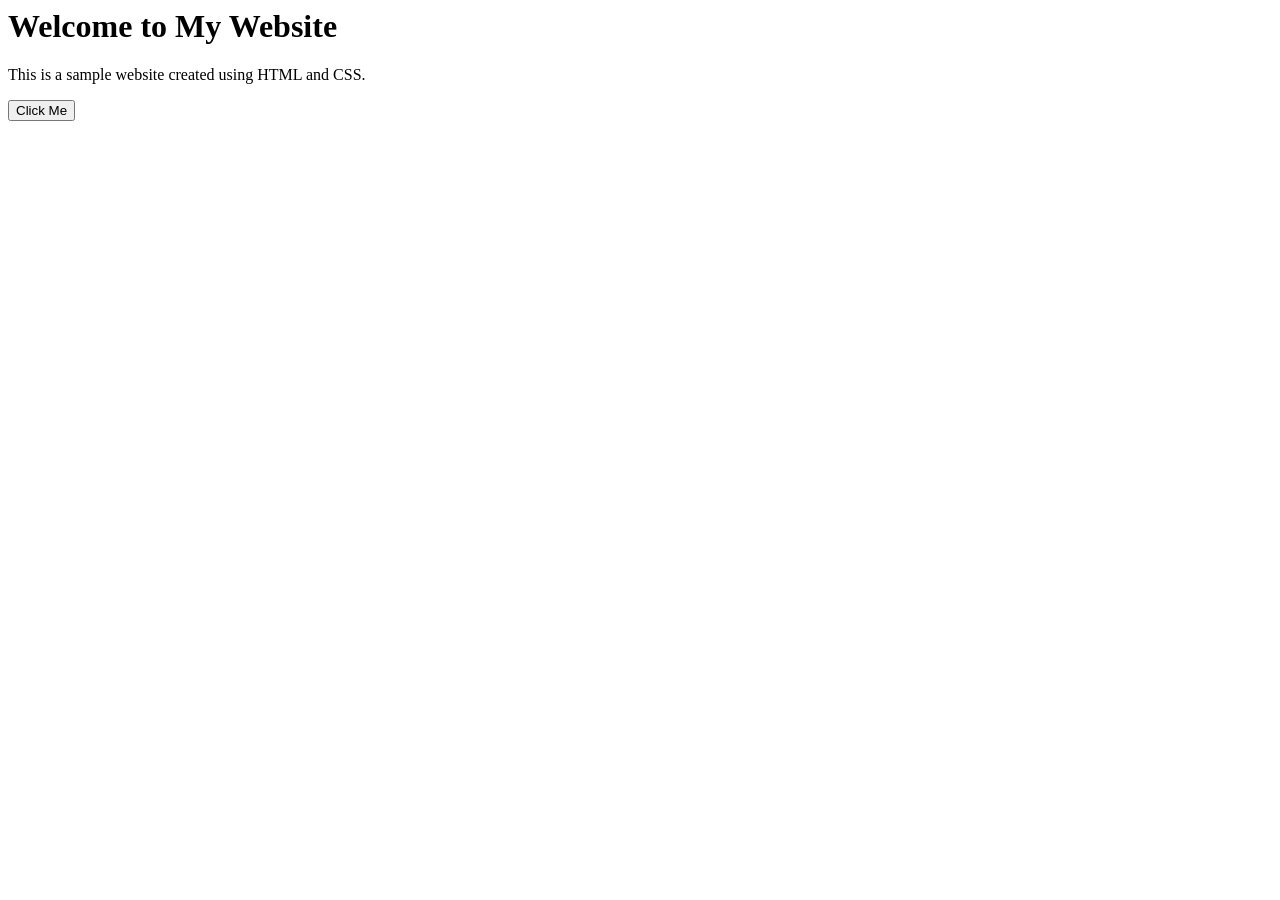
==== index.html @ 102cfc6c "Add files via upload" ====
<html>
    <head>
        <title>My Website</title>   
        <link rel="stylesheet" href="style.css">
    </head>
    <body>
        <h1>Welcome to My Website</h1>
        <p>This is a sample website created using HTML and CSS.</p>
        <button class="my-button">Click Me</button>
    </body>
</html>
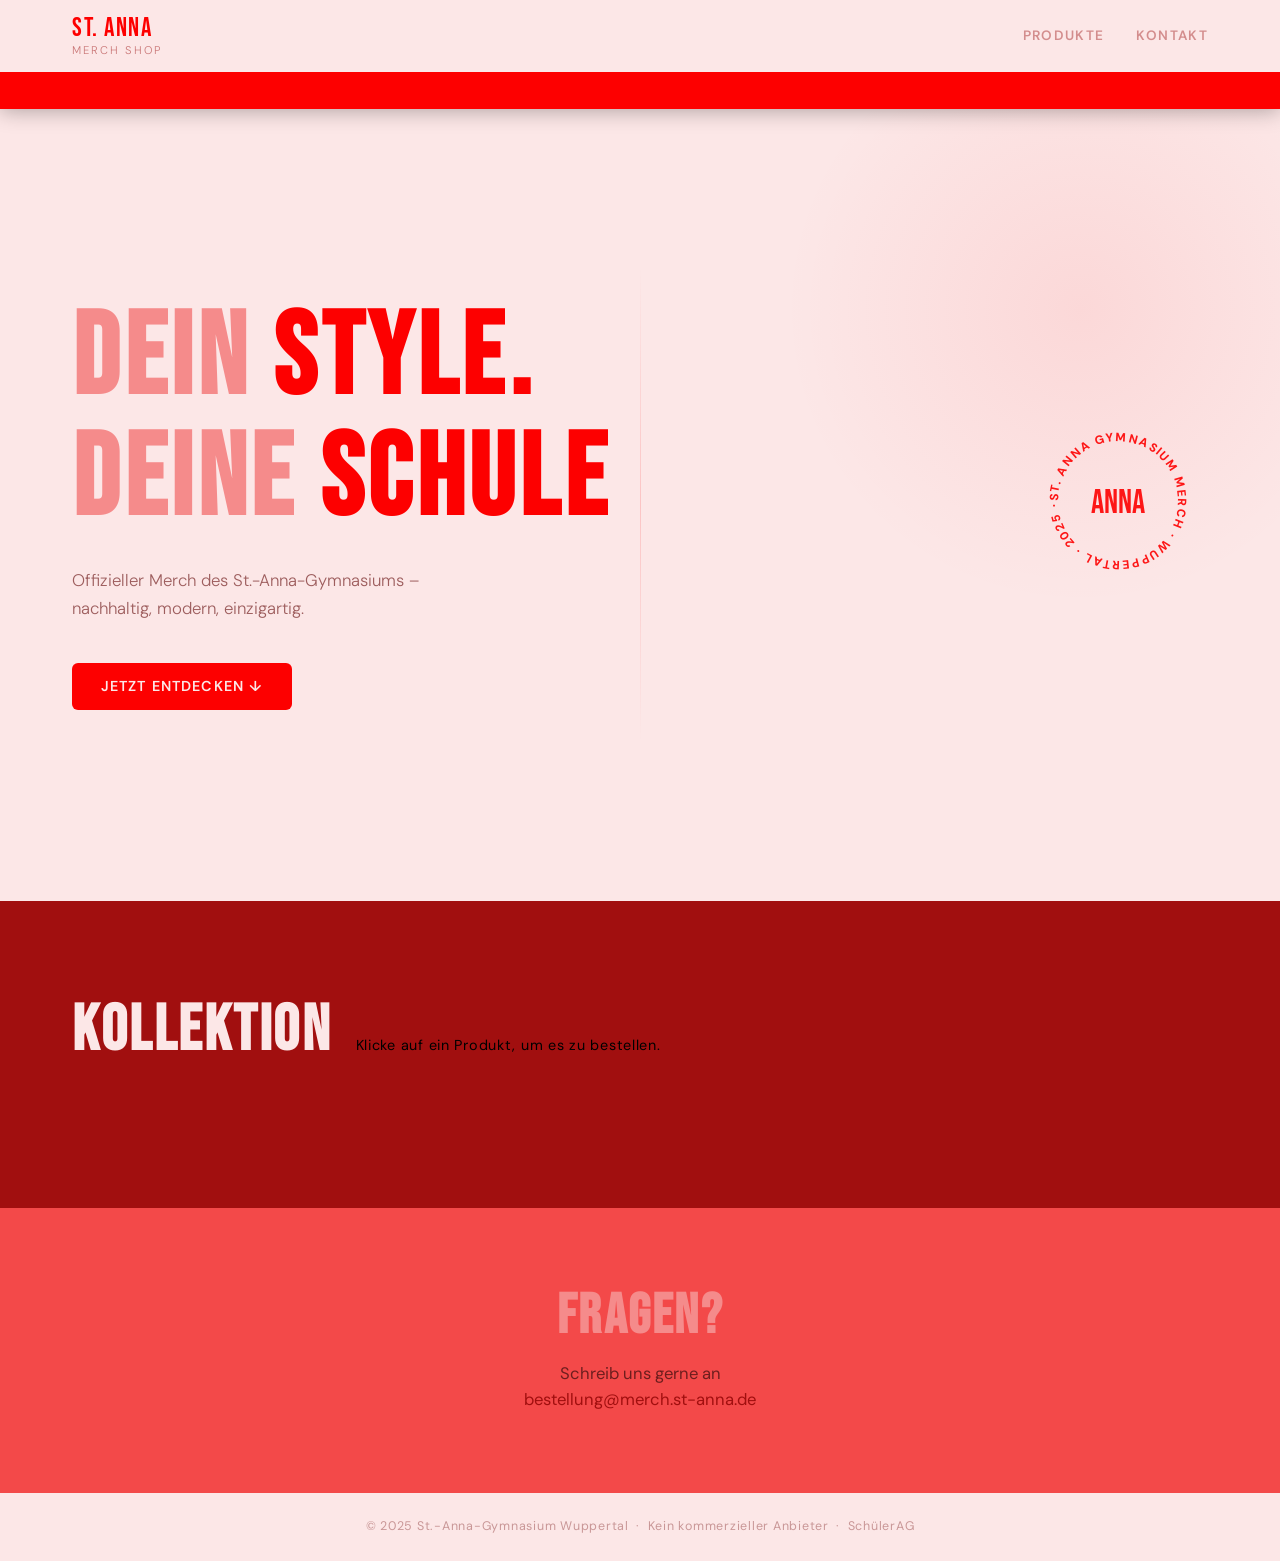
==== commit abcc402c: "Add files via upload" ====
--- a/index.html
+++ b/index.html
@@ -1,11 +1,208 @@
-<html>
-    <head>
-        <title>My Website</title>   
-        <link rel="stylesheet" href="style.css">
-    </head>
-    <body>
-        <h1>Welcome to My Website</h1>
-        <p>This is a sample website created using HTML and CSS.</p>
-        <button class="my-button">Click Me</button>
-    </body>
-</html>+<!DOCTYPE html>
+<html lang="de">
+<head>
+  <meta charset="UTF-8" />
+  <meta name="viewport" content="width=device-width, initial-scale=1.0" />
+  <title>St. Anna Merch Shop</title>
+
+  <!-- Google Fonts -->
+  <link rel="preconnect" href="https://fonts.googleapis.com" />
+  <link rel="preconnect" href="https://fonts.gstatic.com" crossorigin />
+  <link href="https://fonts.googleapis.com/css2?family=Bebas+Neue&family=DM+Sans:ital,opsz,wght@0,9..40,300;0,9..40,400;0,9..40,600;1,9..40,300&display=swap" rel="stylesheet" />
+
+  <!-- EmailJS SDK -->
+  <script type="text/javascript" src="https://cdn.jsdelivr.net/npm/@emailjs/browser@4/dist/email.min.js"></script>
+
+  <link rel="stylesheet" href="style.css" />
+</head>
+<body>
+
+  <!-- ═══════════════════════════  HEADER  ═══════════════════════════ -->
+  <header>
+    <div class="header-inner">
+      <div class="logo">
+        <span class="logo-main">St. Anna</span>
+        <span class="logo-sub">Merch Shop</span>
+      </div>
+      <nav class="header-nav">
+        <a href="#products">Produkte</a>
+        <a href="#contact">Kontakt</a>
+      </nav>
+    </div>
+
+    <div class="header-marquee">
+      <div class="marquee-track">
+       <!-- <span>Schulkollektion 2024/25 &nbsp;·&nbsp; Limitiert &nbsp;·&nbsp; Nur solange der Vorrat reicht &nbsp;·&nbsp; Schulkollektion 2024/25 &nbsp;·&nbsp; Limitiert &nbsp;·&nbsp; Nur solange der Vorrat reicht &nbsp;·&nbsp; Schulkollektion 2024/25 &nbsp;·&nbsp; Limitiert &nbsp;·&nbsp; Nur solange der Vorrat reicht &nbsp;·&nbsp;</span> -->
+      </div>
+    </div>
+  </header>
+
+  <!-- ═══════════════════════════  HERO  ══════════════════════════════ -->
+  <section class="hero">
+    <div class="hero-content">
+      <h1 class="hero-title">Dein <em>Style.</em><br />Deine <em>Schule</em></h1>
+      <p class="hero-sub">Offizieller Merch des St.-Anna-Gymnasiums – nachhaltig, modern, einzigartig.</p>
+      <a href="#products" class="btn-primary">Jetzt entdecken ↓</a>
+    </div>
+    <div class="hero-badge">
+      <svg viewBox="0 0 120 120" width="180" height="180">
+        <defs>
+          <path id="circlePath" d="M 60,60 m -40,0 a 40,40 0 1,1 80,0 a 40,40 0 1,1 -80,0"/>
+        </defs>
+        <text font-size="8" fill="var(--gold)" font-family="'DM Sans', sans-serif" letter-spacing="1" font-weight="800">
+          <textPath href="#circlePath">ST. ANNA GYMNASIUM MERCH · WUPPERTAL · 2025 ·</textPath>
+        </text>
+        <text x="50%" y="50%" dominant-baseline="middle" text-anchor="middle" font-size="22" fill="var(--gold)" font-family="'Bebas Neue', sans-serif">anna</text>
+      </svg>
+    </div>
+  </section>
+
+  <!-- ═══════════════════════════  PRODUCTS GRID  ════════════════════ -->
+  <section id="products" class="products-section">
+    <div class="section-header">
+      <h2>Kollektion</h2>
+      <p>Klicke auf ein Produkt, um es zu bestellen.</p>
+    </div>
+    <div class="products-grid" id="productsGrid">
+      <!-- Filled dynamically via script.js -->
+    </div>
+  </section>
+
+  <!-- ═══════════════════════════  CONTACT  ══════════════════════════ -->
+  <section id="contact" class="contact-section">
+    <div class="contact-inner">
+      <h2>Fragen?</h2>
+      <p>Schreib uns gerne an<br />
+        <a href="mailto:bestellung@merch.st-anna.de">bestellung@merch.st-anna.de</a>
+      </p>
+    </div>
+  </section>
+
+  <!-- ═══════════════════════════  FOOTER  ═══════════════════════════ -->
+  <footer>
+    <p>© 2025 St.-Anna-Gymnasium Wuppertal &nbsp;·&nbsp; Kein kommerzieller Anbieter &nbsp;·&nbsp; SchülerAG</p>
+  </footer>
+
+  <!-- ═══════════════════════════  ORDER MODAL  ══════════════════════ -->
+  <div class="modal-overlay" id="modalOverlay">
+    <div class="modal" id="modal" role="dialog" aria-modal="true" aria-labelledby="modalTitle">
+      <button class="modal-close" id="modalClose" aria-label="Schließen">✕</button>
+
+      <!-- Product Preview -->
+      <div class="modal-product-preview">
+        <img id="modalImg" src="" alt="" />
+        <div>
+          <p class="modal-product-label">Deine Auswahl</p>
+          <h3 id="modalTitle" class="modal-product-name">—</h3>
+          <p class="modal-product-price" id="modalPrice">—</p>
+        </div>
+      </div>
+
+      <!-- Order Form -->
+      <form id="orderForm" novalidate>
+        <div class="form-grid">
+
+          <div class="form-group">
+            <label for="fieldSize">Größe *</label>
+            <select id="fieldSize" name="size" required>
+              <option value="">– bitte wählen –</option>
+              <option value="128">128</option>
+              <option value="140">140</option>
+              <option value="152">152</option>
+              <option value="164">164</option>
+              <option value="XS">XS</option>
+              <option value="S">S</option>
+              <option value="M">M</option>
+              <option value="L">L</option>
+              <option value="XL">XL</option>
+            </select>
+          </div>
+
+          <!-- Color picker – rendered dynamically by script.js -->
+          <div class="form-group" id="colorPickerGroup">
+            <label>Farbe *</label>
+            <div class="color-swatch-row" id="colorSwatchRow" role="group" aria-label="Farbe wählen"></div>
+            <!-- Hidden input stores the selected color name for form submission -->
+            <input type="hidden" id="fieldColor" name="color" required />
+            <span class="color-selected-label" id="colorSelectedLabel"></span>
+          </div>
+
+          <div class="form-group">
+            <label for="fieldGender">Geschlecht *</label>
+            <select id="fieldGender" name="gender" required>
+              <option value="">– bitte wählen –</option>
+              <option value="Männlich">Männlich (M)</option>
+              <option value="Weiblich">Weiblich (W)</option>
+            </select>
+          </div>
+
+          <div class="form-group form-group--wide">
+            <label>Klasse *</label>
+            <div class="class-row">
+              <select id="fieldClassLevel" name="classLevel" required>
+                <option value="">Stufe</option>
+                <option value="5">5</option>
+                <option value="6">6</option>
+                <option value="7">7</option>
+                <option value="8">8</option>
+                <option value="9">9</option>
+                <option value="10">10</option>
+                <option value="11">11</option>
+                <option value="12">12</option>
+                <option value="13">13</option>
+                <option value="Lehrer">Lehrer</option>
+              </select>
+              <select id="fieldClassLetter" name="classLetter" required>
+                <option value="">Buchstabe</option>
+                <option value="a">a</option>
+                <option value="b">b</option>
+                <option value="c">c</option>
+                <option value="d">d</option>
+                <option value="e">e</option>
+              </select>
+            </div>
+          </div>
+
+          <div class="form-group form-group--wide">
+            <label for="fieldName">Vollständiger Name *</label>
+            <input type="text" id="fieldName" name="name" placeholder="Vorname Nachname" required />
+          </div>
+
+          <div class="form-group form-group--wide">
+            <label for="fieldEmail">E-Mail-Adresse *</label>
+            <input type="email" id="fieldEmail" name="email" placeholder="deine@email.de" required />
+          </div>
+
+          <div class="form-group form-group--wide">
+            <label for="fieldNote">Anmerkung (optional)</label>
+            <textarea id="fieldNote" name="note" rows="2" placeholder="z.B. besondere Wünsche"></textarea>
+          </div>
+
+        </div><!-- /form-grid -->
+
+        <!-- Error message -->
+        <p class="form-error" id="formError" aria-live="polite"></p>
+
+        <button type="submit" class="btn-submit" id="submitBtn">
+          <span id="submitLabel">Bestellung absenden</span>
+          <span id="submitSpinner" class="spinner" hidden></span>
+        </button>
+
+      </form><!-- /orderForm -->
+
+      <!-- Success Message -->
+      <div class="modal-success" id="modalSuccess" hidden>
+        <div class="success-icon">✓</div>
+        <h3>Bestellung eingegangen!</h3>
+        <p>Du erhältst in Kürze eine Bestätigungsmail. Bitte überprüfe auch deinen Spam-Ordner.</p>
+        <p class="success-note">Bei Fragen: <a href="mailto:bestellung@merch.st-anna.de">bestellung@merch.st-anna.de</a></p>
+        <button class="btn-primary" id="successClose">Zurück zum Shop</button>
+      </div>
+
+    </div><!-- /modal -->
+  </div><!-- /modal-overlay -->
+
+  <script src="script.js"></script>
+
+</body>
+</html>
--- a/style.css
+++ b/style.css
@@ -0,0 +1,663 @@
+/* ═══════════════════════════════════════════════════════════════════
+   St. Anna Merch Shop – Stylesheet
+   Palette: Charcoal Navy / Warm Gold / Cream
+   Fonts: Bebas Neue (display) + DM Sans (body)
+   ═══════════════════════════════════════════════════════════════════ */
+
+/* ── CSS VARIABLES ────────────────────────────────────────────────── */
+:root {
+  --navy:       #fce7e7;
+  --navy-mid:   #f34949;
+  --navy-light: #f8aaaa;
+  --gold:       #fd0000;
+  --gold-light: #d44013;
+  --cream:      #a10f0f;
+  --cream-dark: #885252;
+  --white:      #f58b8b;
+  --text:       #000000;
+  --muted:      #000000;
+
+  --radius:     6px;
+  --radius-lg:  14px;
+  --shadow:     0 8px 40px rgba(31, 18, 18, 0.18);
+  --shadow-card: 0 4px 24px rgba(31, 18, 18, 0.12);
+
+  --transition: .25s cubic-bezier(.4,0,.2,1);
+}
+
+/* ── RESET & BASE ─────────────────────────────────────────────────── */
+*, *::before, *::after { box-sizing: border-box; margin: 0; padding: 0; }
+
+html { scroll-behavior: smooth; font-size: 16px; }
+
+body {
+  font-family: 'DM Sans', sans-serif;
+  background: var(--cream);
+  color: var(--text);
+  line-height: 1.6;
+  overflow-x: hidden;
+}
+
+a { color: inherit; text-decoration: none; }
+a:hover { text-decoration: underline; }
+
+img { display: block; max-width: 100%; height: auto; }
+
+/* ── TYPOGRAPHY ───────────────────────────────────────────────────── */
+h1, h2, h3, .logo-main {
+  font-family: 'Bebas Neue', sans-serif;
+  letter-spacing: .04em;
+  line-height: 1.05;
+}
+
+/* ── BUTTONS ──────────────────────────────────────────────────────── */
+.btn-primary {
+  display: inline-block;
+  background: var(--gold);
+  color: var(--navy);
+  font-family: 'DM Sans', sans-serif;
+  font-weight: 600;
+  font-size: .9rem;
+  letter-spacing: .08em;
+  text-transform: uppercase;
+  padding: .75rem 1.8rem;
+  border-radius: var(--radius);
+  border: none;
+  cursor: pointer;
+  transition: background var(--transition), transform var(--transition);
+  text-decoration: none;
+}
+.btn-primary:hover { background: var(--gold-light); transform: translateY(-2px); text-decoration: none; }
+
+/* ═══════════════════════════  HEADER  ═══════════════════════════════ */
+header {
+  background: var(--navy);
+  position: sticky;
+  top: 0;
+  z-index: 100;
+  box-shadow: 0 2px 20px rgba(0, 0, 0, 0.3);
+}
+
+.header-inner {
+  max-width: 1200px;
+  margin: 0 auto;
+  padding: 1rem 2rem;
+  display: flex;
+  align-items: center;
+  justify-content: space-between;
+}
+
+.logo { display: flex; flex-direction: column; line-height: 1; }
+.logo-main {
+  font-size: 1.6rem;
+  color: var(--gold);
+  font-family: 'Bebas Neue', sans-serif;
+  letter-spacing: .06em;
+}
+.logo-sub {
+  font-size: .7rem;
+  color: rgba(151, 5, 5, 0.5);
+  letter-spacing: .18em;
+  text-transform: uppercase;
+  font-weight: 300;
+  margin-top: 2px;
+}
+
+.header-nav { display: flex; gap: 2rem; }
+.header-nav a {
+  color: rgba(197, 111, 111, 0.75);
+  font-size: .85rem;
+  letter-spacing: .1em;
+  text-transform: uppercase;
+  font-weight: 600;
+  transition: color var(--transition);
+}
+.header-nav a:hover { color: var(--gold); text-decoration: none; }
+
+/* ── Marquee ──────────────────────────────────────────────────────── */
+.header-marquee {
+  background: var(--gold);
+  overflow: hidden;
+  white-space: nowrap;
+  padding: .35rem 0;
+}
+.marquee-track {
+  display: inline-block;
+  animation: marquee 24s linear infinite;
+}
+.marquee-track span {
+  font-size: .72rem;
+  font-weight: 600;
+  letter-spacing: .12em;
+  text-transform: uppercase;
+  color: var(--navy);
+}
+@keyframes marquee {
+  from { transform: translateX(0); }
+  to   { transform: translateX(-50%); }
+}
+
+/* ═══════════════════════════  HERO  ══════════════════════════════════ */
+.hero {
+  background: var(--navy);
+  min-height: 88vh;
+  display: grid;
+  grid-template-columns: 1fr auto;
+  align-items: center;
+  padding: 5rem 2rem 5rem;
+  max-width: 100%;
+  gap: 3rem;
+  position: relative;
+  overflow: hidden;
+}
+
+.hero::before {
+  content: '';
+  position: absolute;
+  width: 600px; height: 600px;
+  border-radius: 50%;
+  background: radial-gradient(circle, rgba(243, 20, 20, 0.07) 0%, transparent 70%);
+  top: -100px; right: -100px;
+  pointer-events: none;
+}
+.hero::after {
+  content: '';
+  position: absolute;
+  width: 1px;
+  height: 60%;
+  background: linear-gradient(to bottom, transparent, var(--gold), transparent);
+  left: 50%;
+  top: 20%;
+  opacity: .15;
+  pointer-events: none;
+}
+
+.hero-content {
+  max-width: 600px;
+  margin: 0 auto 0 max(2rem, calc((100vw - 1200px)/2));
+  animation: fadeUp .8s ease both;
+}
+
+.hero-kicker {
+  font-size: .78rem;
+  letter-spacing: .2em;
+  text-transform: uppercase;
+  color: var(--gold);
+  font-weight: 600;
+  margin-bottom: 1.2rem;
+}
+
+.hero-title {
+  font-size: clamp(4rem, 9vw, 8rem);
+  color: var(--white);
+  margin-bottom: 1.5rem;
+}
+.hero-title em {
+  font-style: normal;
+  color: var(--gold);
+  -webkit-text-stroke: 0;
+}
+
+.hero-sub {
+  font-size: 1.05rem;
+  color: rgba(94, 2, 2, 0.6);
+  max-width: 420px;
+  margin-bottom: 2.5rem;
+  font-weight: 300;
+  line-height: 1.7;
+}
+
+.hero-badge {
+  margin-right: max(2rem, calc((100vw - 1200px)/2));
+  opacity: .9;
+  animation: rotateBadge 30s linear infinite;
+  flex-shrink: 0;
+}
+@keyframes rotateBadge { to { transform: rotate(360deg); } }
+
+@keyframes fadeUp {
+  from { opacity: 0; transform: translateY(30px); }
+  to   { opacity: 1; transform: translateY(0); }
+}
+
+/* ═══════════════════════════  PRODUCTS SECTION  ══════════════════════ */
+.products-section {
+  padding: 6rem 2rem;
+  max-width: 1200px;
+  margin: 0 auto;
+}
+
+.section-header {
+  margin-bottom: 3rem;
+  display: flex;
+  align-items: baseline;
+  gap: 1.5rem;
+  flex-wrap: wrap;
+}
+.section-header h2 {
+  font-size: clamp(2.8rem, 5vw, 5rem);
+  color: var(--navy);
+}
+.section-header p {
+  color: var(--muted);
+  font-size: .9rem;
+  letter-spacing: .05em;
+}
+
+/* ── Product Grid ─────────────────────────────────────────────────── */
+.products-grid {
+  display: grid;
+  grid-template-columns: repeat(auto-fill, minmax(260px, 1fr));
+  gap: 1.8rem;
+}
+
+/* ── Product Card ─────────────────────────────────────────────────── */
+.product-card {
+  background: var(--white);
+  border-radius: var(--radius-lg);
+  overflow: hidden;
+  box-shadow: var(--shadow-card);
+  cursor: pointer;
+  transition: transform var(--transition), box-shadow var(--transition);
+  animation: cardIn .5s ease both;
+  display: flex;
+  flex-direction: column;
+  border: 1.5px solid transparent;
+}
+.product-card:hover {
+  transform: translateY(-6px);
+  box-shadow: 0 16px 50px rgba(185, 25, 4, 0.18);
+  border-color: var(--gold);
+}
+
+@keyframes cardIn {
+  from { opacity: 0; transform: translateY(20px); }
+  to   { opacity: 1; transform: translateY(0); }
+}
+
+.card-img-wrap {
+  position: relative;
+  background: var(--cream);
+  aspect-ratio: 1 / 1;
+  overflow: hidden;
+}
+.card-img-wrap img {
+  width: 100%; height: 100%;
+  object-fit: cover;
+  transition: transform .45s ease;
+}
+.product-card:hover .card-img-wrap img { transform: scale(1.06); }
+
+.card-badge {
+  position: absolute;
+  top: .8rem; left: .8rem;
+  background: var(--gold);
+  color: var(--navy);
+  font-size: .65rem;
+  font-weight: 700;
+  letter-spacing: .12em;
+  text-transform: uppercase;
+  padding: .25rem .6rem;
+  border-radius: 3px;
+}
+
+.card-body { padding: 1.2rem 1.4rem 1.4rem; flex: 1; display: flex; flex-direction: column; }
+.card-name {
+  font-family: 'Bebas Neue', sans-serif;
+  font-size: 1.35rem;
+  letter-spacing: .03em;
+  color: var(--navy);
+  margin-bottom: .3rem;
+}
+.card-desc {
+  font-size: .82rem;
+  color: var(--muted);
+  line-height: 1.55;
+  flex: 1;
+  margin-bottom: .9rem;
+}
+.card-footer { display: flex; align-items: center; justify-content: space-between; }
+.card-price {
+  font-size: 1.15rem;
+  font-weight: 700;
+  color: var(--navy);
+}
+.card-btn {
+  background: var(--navy);
+  color: var(--gold);
+  border: none;
+  border-radius: 4px;
+  padding: .45rem .9rem;
+  font-size: .78rem;
+  font-weight: 700;
+  letter-spacing: .1em;
+  text-transform: uppercase;
+  cursor: pointer;
+  transition: background var(--transition);
+}
+.card-btn:hover { background: var(--navy-light); }
+
+.card-colors {
+  display: flex;
+  gap: .35rem;
+  margin-bottom: .8rem;
+}
+.color-dot {
+  width: 14px; height: 14px;
+  border-radius: 50%;
+  border: 1.5px solid rgba(197, 22, 22, 0.15);
+  display: inline-block;
+}
+
+/* ═══════════════════════════  CONTACT  ═══════════════════════════════ */
+.contact-section {
+  background: var(--navy-mid);
+  text-align: center;
+  padding: 5rem 2rem;
+}
+.contact-inner h2 {
+  font-size: 3.5rem;
+  color: var(--white);
+  margin-bottom: .8rem;
+}
+.contact-inner p { color: rgba(22, 0, 0, 0.6); font-size: 1.04rem; }
+.contact-inner a { color: var(--cream); }
+.contact-inner a:hover { color: var(--cream-dark); }
+
+/* ═══════════════════════════  FOOTER  ════════════════════════════════ */
+footer {
+  background: var(--navy);
+  text-align: center;
+  padding: 1.5rem;
+  font-size: .78rem;
+  color: rgba(107, 0, 0, 0.35);
+  letter-spacing: .06em;
+}
+
+/* ═══════════════════════════  MODAL  ════════════════════════════════ */
+.modal-overlay {
+  position: fixed;
+  inset: 0;
+  background: rgba(88, 14, 24, 0.75);
+  backdrop-filter: blur(6px);
+  z-index: 999;
+  display: flex;
+  align-items: center;
+  justify-content: center;
+  padding: 1.5rem;
+  opacity: 0;
+  pointer-events: none;
+  transition: opacity .3s ease;
+}
+.modal-overlay.active {
+  opacity: 1;
+  pointer-events: all;
+}
+
+.modal {
+  background: var(--white);
+  border-radius: var(--radius-lg);
+  max-width: 580px;
+  width: 100%;
+  max-height: 92vh;
+  overflow-y: auto;
+  padding: 2.4rem 2.4rem 2rem;
+  position: relative;
+  transform: translateY(30px) scale(.97);
+  transition: transform .35s cubic-bezier(.34,1.3,.64,1);
+  scrollbar-width: thin;
+  scrollbar-color: var(--cream-dark) transparent;
+}
+.modal-overlay.active .modal {
+  transform: translateY(0) scale(1);
+}
+
+.modal-close {
+  position: absolute;
+  top: 1.2rem; right: 1.4rem;
+  background: none;
+  border: none;
+  font-size: 1.3rem;
+  cursor: pointer;
+  color: var(--muted);
+  transition: color var(--transition), transform var(--transition);
+  line-height: 1;
+}
+.modal-close:hover { color: var(--navy); transform: rotate(90deg); }
+
+/* ── Modal Product Preview ────────────────────────────────────────── */
+.modal-product-preview {
+  display: flex;
+  align-items: center;
+  gap: 1.2rem;
+  background: var(--cream);
+  border-radius: var(--radius);
+  padding: 1rem 1.2rem;
+  margin-bottom: 1.8rem;
+}
+.modal-product-preview img {
+  width: 72px; height: 72px;
+  object-fit: cover;
+  border-radius: 6px;
+  flex-shrink: 0;
+}
+.modal-product-label {
+  font-size: .7rem;
+  letter-spacing: .14em;
+  text-transform: uppercase;
+  color: var(--muted);
+  margin-bottom: .1rem;
+}
+.modal-product-name {
+  font-family: 'Bebas Neue', sans-serif;
+  font-size: 1.3rem;
+  letter-spacing: .03em;
+  color: var(--navy);
+}
+.modal-product-price {
+  font-size: .9rem;
+  font-weight: 700;
+  color: var(--gold);
+}
+
+/* ── Form ─────────────────────────────────────────────────────────── */
+.form-grid {
+  display: grid;
+  grid-template-columns: 1fr 1fr;
+  gap: 1rem 1.4rem;
+}
+
+.form-group { display: flex; flex-direction: column; gap: .35rem; }
+.form-group--wide { grid-column: 1 / -1; }
+
+label {
+  font-size: .78rem;
+  font-weight: 600;
+  letter-spacing: .07em;
+  text-transform: uppercase;
+  color: var(--navy);
+}
+
+input, select, textarea {
+  border: 1.5px solid var(--cream-dark);
+  border-radius: var(--radius);
+  padding: .6rem .85rem;
+  font-family: 'DM Sans', sans-serif;
+  font-size: .9rem;
+  color: var(--text);
+  background: var(--white);
+  transition: border-color var(--transition), box-shadow var(--transition);
+  outline: none;
+  width: 100%;
+}
+input:focus, select:focus, textarea:focus {
+  border-color: var(--gold);
+  box-shadow: 0 0 0 3px rgba(199, 65, 12, 0.15);
+}
+textarea { resize: vertical; min-height: 60px; }
+
+.class-row { display: flex; gap: .6rem; }
+.class-row select { flex: 1; }
+
+/* ── Visual Colour Picker ─────────────────────────────────────────── */
+.color-swatch-row {
+  display: flex;
+  gap: .55rem;
+  flex-wrap: wrap;
+  padding: .35rem 0;
+}
+
+.color-swatch {
+  width: 34px;
+  height: 34px;
+  border-radius: 50%;
+  background: var(--swatch-color, #ccc);
+  border: 2.5px solid transparent;
+  cursor: pointer;
+  outline: none;
+  transition: transform .18s ease, border-color .18s ease, box-shadow .18s ease;
+  position: relative;
+  flex-shrink: 0;
+}
+
+/* Light swatches (e.g. white) get a subtle grey ring so they're visible */
+.color-swatch--light {
+  box-shadow: 0 0 0 1.5px #aaa inset;
+}
+
+.color-swatch:hover {
+  transform: scale(1.15);
+  box-shadow: 0 4px 12px rgba(0,0,0,.25);
+}
+
+.color-swatch.is-selected {
+  border-color: var(--gold);
+  transform: scale(1.12);
+  box-shadow: 0 0 0 3px rgba(199, 65, 12, 0.25);
+}
+
+/* Checkmark when selected */
+.color-swatch.is-selected::after {
+  content: '✓';
+  position: absolute;
+  inset: 0;
+  display: flex;
+  align-items: center;
+  justify-content: center;
+  font-size: .85rem;
+  font-weight: 700;
+  color: #fff;
+  text-shadow: 0 1px 3px rgba(0,0,0,.6);
+  /* Use flexbox trick via line-height */
+  line-height: 34px;
+}
+
+/* Label showing the selected colour name */
+.color-selected-label {
+  font-size: .78rem;
+  color: var(--navy);
+  font-weight: 600;
+  min-height: 1.1em;
+  display: block;
+}
+
+/* ── Error ────────────────────────────────────────────────────────── */
+.form-error {
+  color: #c0392b;          /* visible red – was incorrectly #ffffff */
+  font-size: .82rem;
+  font-weight: 600;
+  min-height: 1.2em;
+  margin: .6rem 0;
+  display: block;
+}
+
+/* ── Submit button ────────────────────────────────────────────────── */
+.btn-submit {
+  width: 100%;
+  background: var(--navy);
+  color: var(--white);
+  border: none;
+  border-radius: var(--radius);
+  padding: .9rem;
+  font-family: 'DM Sans', sans-serif;
+  font-weight: 700;
+  font-size: .9rem;
+  letter-spacing: .1em;
+  text-transform: uppercase;
+  cursor: pointer;
+  transition: background var(--transition);
+  display: flex;
+  align-items: center;
+  justify-content: center;
+  gap: .6rem;
+}
+.btn-submit:hover { background: var(--navy-light); }
+.btn-submit:disabled { opacity: .6; cursor: not-allowed; }
+
+.spinner {
+  width: 18px; height: 18px;
+  border: 2.5px solid rgba(184, 48, 48, 0.3);
+  border-top-color: var(--white);
+  border-radius: 50%;
+  animation: spin .7s linear infinite;
+  display: inline-block;
+}
+@keyframes spin { to { transform: rotate(360deg); } }
+
+/* ── Success Message ──────────────────────────────────────────────── */
+.modal-success {
+  text-align: center;
+  padding: 2rem 1rem;
+}
+.success-icon {
+  width: 64px; height: 64px;
+  background: #27ae60;
+  color: var(--white);
+  border-radius: 50%;
+  font-size: 2rem;
+  display: flex;
+  align-items: center;
+  justify-content: center;
+  margin: 0 auto 1.4rem;
+  animation: popIn .5s cubic-bezier(.34,1.56,.64,1) both;
+}
+@keyframes popIn {
+  from { transform: scale(0); }
+  to   { transform: scale(1); }
+}
+.modal-success h3 {
+  font-family: 'Bebas Neue', sans-serif;
+  font-size: 2.2rem;
+  color: var(--navy);
+  margin-bottom: .5rem;
+}
+.modal-success p { color: var(--muted); font-size: .92rem; margin-bottom: .4rem; }
+.success-note { font-size: .82rem !important; }
+.success-note a { color: var(--gold); }
+.modal-success .btn-primary { margin-top: 1.5rem; }
+
+/* ═══════════════════════════  RESPONSIVE  ════════════════════════════ */
+@media (max-width: 768px) {
+  .hero {
+    grid-template-columns: 1fr;
+    grid-template-rows: auto auto;
+    padding: 3rem 1.5rem 4rem;
+    min-height: auto;
+    gap: 2rem;
+  }
+  .hero-content { margin: 0; }
+  .hero-badge { margin: 0 auto; }
+  .hero::after { display: none; }
+
+  .header-nav { gap: 1rem; }
+  .section-header { flex-direction: column; gap: .5rem; }
+  .products-section { padding: 4rem 1.2rem; }
+  .form-grid { grid-template-columns: 1fr; }
+  .form-group--wide { grid-column: 1; }
+  .modal { padding: 1.8rem 1.4rem 1.4rem; }
+}
+
+@media (max-width: 480px) {
+  .header-inner { padding: .9rem 1rem; }
+  .products-grid { grid-template-columns: 1fr; }
+}
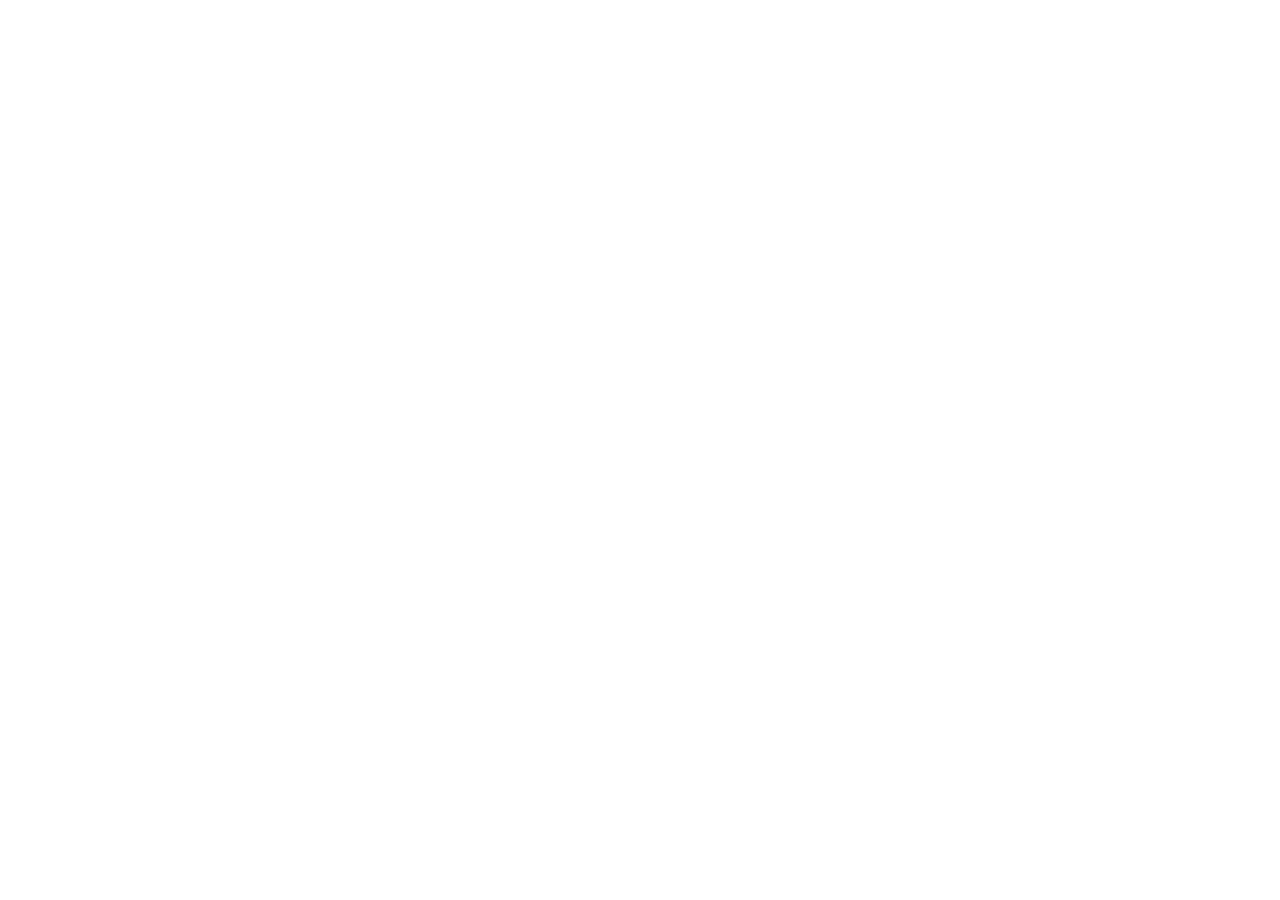
==== commit 65ab9299: "Redirect to new site with updated meta tags Updated HTML structure for redirection to new site." ====
--- a/index.html
+++ b/index.html
@@ -1,208 +1,20 @@
 <!DOCTYPE html>
 <html lang="de">
 <head>
-  <meta charset="UTF-8" />
-  <meta name="viewport" content="width=device-width, initial-scale=1.0" />
-  <title>St. Anna Merch Shop</title>
-
-  <!-- Google Fonts -->
-  <link rel="preconnect" href="https://fonts.googleapis.com" />
-  <link rel="preconnect" href="https://fonts.gstatic.com" crossorigin />
-  <link href="https://fonts.googleapis.com/css2?family=Bebas+Neue&family=DM+Sans:ital,opsz,wght@0,9..40,300;0,9..40,400;0,9..40,600;1,9..40,300&display=swap" rel="stylesheet" />
-
-  <!-- EmailJS SDK -->
-  <script type="text/javascript" src="https://cdn.jsdelivr.net/npm/@emailjs/browser@4/dist/email.min.js"></script>
-
-  <link rel="stylesheet" href="style.css" />
+    <meta charset="UTF-8">
+    <meta http-equiv="X-UA-Compatible" content="IE=edge">
+    <meta name="viewport" content="width=device-width, initial-scale=1.0">
+    <meta http-equiv="refresh" content="0; URL="https://anna-merch.vercel.app/">
+    <link rel="canonical" href="https://anna-merch.vercel.app/">
+    <title>Wird weitergeleitet...</title>
+    <script>
+        // Falls Meta-Refresh blockiert wird, greift JavaScript sofort hinterher
+        window.location.replace("https://anna-merch.vercel.app/");
+    </script>
 </head>
 <body>
-
-  <!-- ═══════════════════════════  HEADER  ═══════════════════════════ -->
-  <header>
-    <div class="header-inner">
-      <div class="logo">
-        <span class="logo-main">St. Anna</span>
-        <span class="logo-sub">Merch Shop</span>
-      </div>
-      <nav class="header-nav">
-        <a href="#products">Produkte</a>
-        <a href="#contact">Kontakt</a>
-      </nav>
-    </div>
-
-    <div class="header-marquee">
-      <div class="marquee-track">
-       <!-- <span>Schulkollektion 2024/25 &nbsp;·&nbsp; Limitiert &nbsp;·&nbsp; Nur solange der Vorrat reicht &nbsp;·&nbsp; Schulkollektion 2024/25 &nbsp;·&nbsp; Limitiert &nbsp;·&nbsp; Nur solange der Vorrat reicht &nbsp;·&nbsp; Schulkollektion 2024/25 &nbsp;·&nbsp; Limitiert &nbsp;·&nbsp; Nur solange der Vorrat reicht &nbsp;·&nbsp;</span> -->
-      </div>
-    </div>
-  </header>
-
-  <!-- ═══════════════════════════  HERO  ══════════════════════════════ -->
-  <section class="hero">
-    <div class="hero-content">
-      <h1 class="hero-title">Dein <em>Style.</em><br />Deine <em>Schule</em></h1>
-      <p class="hero-sub">Offizieller Merch des St.-Anna-Gymnasiums – nachhaltig, modern, einzigartig.</p>
-      <a href="#products" class="btn-primary">Jetzt entdecken ↓</a>
-    </div>
-    <div class="hero-badge">
-      <svg viewBox="0 0 120 120" width="180" height="180">
-        <defs>
-          <path id="circlePath" d="M 60,60 m -40,0 a 40,40 0 1,1 80,0 a 40,40 0 1,1 -80,0"/>
-        </defs>
-        <text font-size="8" fill="var(--gold)" font-family="'DM Sans', sans-serif" letter-spacing="1" font-weight="800">
-          <textPath href="#circlePath">ST. ANNA GYMNASIUM MERCH · WUPPERTAL · 2025 ·</textPath>
-        </text>
-        <text x="50%" y="50%" dominant-baseline="middle" text-anchor="middle" font-size="22" fill="var(--gold)" font-family="'Bebas Neue', sans-serif">anna</text>
-      </svg>
-    </div>
-  </section>
-
-  <!-- ═══════════════════════════  PRODUCTS GRID  ════════════════════ -->
-  <section id="products" class="products-section">
-    <div class="section-header">
-      <h2>Kollektion</h2>
-      <p>Klicke auf ein Produkt, um es zu bestellen.</p>
-    </div>
-    <div class="products-grid" id="productsGrid">
-      <!-- Filled dynamically via script.js -->
-    </div>
-  </section>
-
-  <!-- ═══════════════════════════  CONTACT  ══════════════════════════ -->
-  <section id="contact" class="contact-section">
-    <div class="contact-inner">
-      <h2>Fragen?</h2>
-      <p>Schreib uns gerne an<br />
-        <a href="mailto:bestellung@merch.st-anna.de">bestellung@merch.st-anna.de</a>
-      </p>
-    </div>
-  </section>
-
-  <!-- ═══════════════════════════  FOOTER  ═══════════════════════════ -->
-  <footer>
-    <p>© 2025 St.-Anna-Gymnasium Wuppertal &nbsp;·&nbsp; Kein kommerzieller Anbieter &nbsp;·&nbsp; SchülerAG</p>
-  </footer>
-
-  <!-- ═══════════════════════════  ORDER MODAL  ══════════════════════ -->
-  <div class="modal-overlay" id="modalOverlay">
-    <div class="modal" id="modal" role="dialog" aria-modal="true" aria-labelledby="modalTitle">
-      <button class="modal-close" id="modalClose" aria-label="Schließen">✕</button>
-
-      <!-- Product Preview -->
-      <div class="modal-product-preview">
-        <img id="modalImg" src="" alt="" />
-        <div>
-          <p class="modal-product-label">Deine Auswahl</p>
-          <h3 id="modalTitle" class="modal-product-name">—</h3>
-          <p class="modal-product-price" id="modalPrice">—</p>
-        </div>
-      </div>
-
-      <!-- Order Form -->
-      <form id="orderForm" novalidate>
-        <div class="form-grid">
-
-          <div class="form-group">
-            <label for="fieldSize">Größe *</label>
-            <select id="fieldSize" name="size" required>
-              <option value="">– bitte wählen –</option>
-              <option value="128">128</option>
-              <option value="140">140</option>
-              <option value="152">152</option>
-              <option value="164">164</option>
-              <option value="XS">XS</option>
-              <option value="S">S</option>
-              <option value="M">M</option>
-              <option value="L">L</option>
-              <option value="XL">XL</option>
-            </select>
-          </div>
-
-          <!-- Color picker – rendered dynamically by script.js -->
-          <div class="form-group" id="colorPickerGroup">
-            <label>Farbe *</label>
-            <div class="color-swatch-row" id="colorSwatchRow" role="group" aria-label="Farbe wählen"></div>
-            <!-- Hidden input stores the selected color name for form submission -->
-            <input type="hidden" id="fieldColor" name="color" required />
-            <span class="color-selected-label" id="colorSelectedLabel"></span>
-          </div>
-
-          <div class="form-group">
-            <label for="fieldGender">Geschlecht *</label>
-            <select id="fieldGender" name="gender" required>
-              <option value="">– bitte wählen –</option>
-              <option value="Männlich">Männlich (M)</option>
-              <option value="Weiblich">Weiblich (W)</option>
-            </select>
-          </div>
-
-          <div class="form-group form-group--wide">
-            <label>Klasse *</label>
-            <div class="class-row">
-              <select id="fieldClassLevel" name="classLevel" required>
-                <option value="">Stufe</option>
-                <option value="5">5</option>
-                <option value="6">6</option>
-                <option value="7">7</option>
-                <option value="8">8</option>
-                <option value="9">9</option>
-                <option value="10">10</option>
-                <option value="11">11</option>
-                <option value="12">12</option>
-                <option value="13">13</option>
-                <option value="Lehrer">Lehrer</option>
-              </select>
-              <select id="fieldClassLetter" name="classLetter" required>
-                <option value="">Buchstabe</option>
-                <option value="a">a</option>
-                <option value="b">b</option>
-                <option value="c">c</option>
-                <option value="d">d</option>
-                <option value="e">e</option>
-              </select>
-            </div>
-          </div>
-
-          <div class="form-group form-group--wide">
-            <label for="fieldName">Vollständiger Name *</label>
-            <input type="text" id="fieldName" name="name" placeholder="Vorname Nachname" required />
-          </div>
-
-          <div class="form-group form-group--wide">
-            <label for="fieldEmail">E-Mail-Adresse *</label>
-            <input type="email" id="fieldEmail" name="email" placeholder="deine@email.de" required />
-          </div>
-
-          <div class="form-group form-group--wide">
-            <label for="fieldNote">Anmerkung (optional)</label>
-            <textarea id="fieldNote" name="note" rows="2" placeholder="z.B. besondere Wünsche"></textarea>
-          </div>
-
-        </div><!-- /form-grid -->
-
-        <!-- Error message -->
-        <p class="form-error" id="formError" aria-live="polite"></p>
-
-        <button type="submit" class="btn-submit" id="submitBtn">
-          <span id="submitLabel">Bestellung absenden</span>
-          <span id="submitSpinner" class="spinner" hidden></span>
-        </button>
-
-      </form><!-- /orderForm -->
-
-      <!-- Success Message -->
-      <div class="modal-success" id="modalSuccess" hidden>
-        <div class="success-icon">✓</div>
-        <h3>Bestellung eingegangen!</h3>
-        <p>Du erhältst in Kürze eine Bestätigungsmail. Bitte überprüfe auch deinen Spam-Ordner.</p>
-        <p class="success-note">Bei Fragen: <a href="mailto:bestellung@merch.st-anna.de">bestellung@merch.st-anna.de</a></p>
-        <button class="btn-primary" id="successClose">Zurück zum Shop</button>
-      </div>
-
-    </div><!-- /modal -->
-  </div><!-- /modal-overlay -->
-
-  <script src="script.js"></script>
-
+    <p>Seite verschoben. Falls du nicht weitergeleitet wirst: 
+       <a href="https://anna-merch.vercel.app/#products">Hier klicken</a>.
+    </p>
 </body>
 </html>
